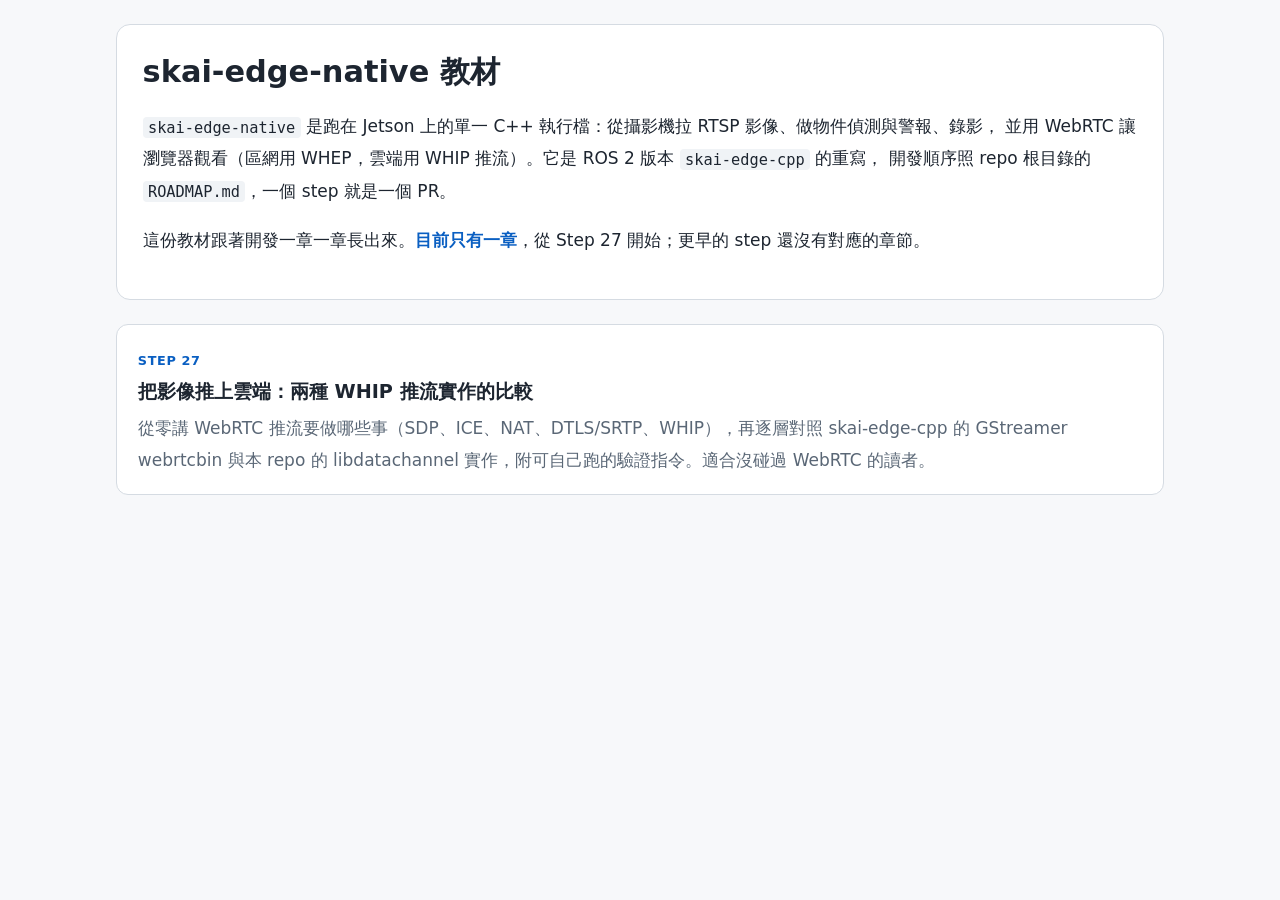
==== docs/index.html @ 3be8917a "Add Step 27 WHIP comparison chapter" ====
<!DOCTYPE html>
<html lang="zh-Hant">
<head>
<meta charset="utf-8">
<meta name="viewport" content="width=device-width, initial-scale=1">
<title>skai-edge-native 教材目錄</title>
<style>
:root {
  color-scheme: dark;
  --bg: #10141a; --bg-panel: #161c24; --fg: #dde5ec; --muted: #93a1af;
  --accent: #58a6ff; --ok: #56d364; --bad: #f47067; --hairline: #2b3540; --code-bg: #171d25;
}
@media (prefers-color-scheme: light) {
  :root:not([data-theme="dark"]) {
    color-scheme: light;
    --bg: #f7f8fa; --bg-panel: #ffffff; --fg: #1d2530; --muted: #5a6776;
    --accent: #0a5fc2; --ok: #1a7f37; --bad: #c62828; --hairline: #d5dbe2; --code-bg: #f0f3f6;
  }
}
:root[data-theme="light"] {
  color-scheme: light;
  --bg: #f7f8fa; --bg-panel: #ffffff; --fg: #1d2530; --muted: #5a6776;
  --accent: #0a5fc2; --ok: #1a7f37; --bad: #c62828; --hairline: #d5dbe2; --code-bg: #f0f3f6;
}
* { box-sizing: border-box; }
body { margin: 0; background: var(--bg); color: var(--fg); line-height: 1.9; font-size: 1.0625rem;
  font-family: system-ui, -apple-system, "Segoe UI", Roboto, "Noto Sans TC", "PingFang TC", "Microsoft JhengHei", sans-serif; }
.wrap { max-width: 1080px; margin: 0 auto; padding: 1.5rem 16px 4rem; }
a { color: var(--accent); }
code { font-family: ui-monospace, Menlo, Consolas, monospace; font-size: .9em; background: var(--code-bg); padding: .1em .35em; border-radius: 4px; }
b.hl-key { color: var(--accent); }
.hero { padding: 1.6rem; background: var(--bg-panel); border: 1px solid var(--hairline); border-radius: 14px; }
.hero h1 { margin: 0 0 .5rem; font-size: 1.9rem; line-height: 1.4; }
.cards { display: grid; gap: 1rem; margin-top: 1.5rem; }
.card { display: block; padding: 1.1rem 1.3rem; background: var(--bg-panel); border: 1px solid var(--hairline); border-radius: 12px;
  text-decoration: none; color: var(--fg); }
.card:hover { border-color: var(--accent); }
.card .no { font-size: .8rem; font-weight: 700; color: var(--accent); letter-spacing: .05em; }
.card h2 { margin: .2rem 0 .3rem; font-size: 1.2rem; line-height: 1.5; }
.card p { margin: 0; color: var(--muted); }
</style>
</head>
<body>
<div class="wrap">
<header class="hero">
  <h1>skai-edge-native 教材</h1>
  <p>
    <code>skai-edge-native</code> 是跑在 Jetson 上的單一 C++ 執行檔：從攝影機拉 RTSP 影像、做物件偵測與警報、錄影，
    並用 WebRTC 讓瀏覽器觀看（區網用 WHEP，雲端用 WHIP 推流）。它是 ROS 2 版本 <code>skai-edge-cpp</code> 的重寫，
    開發順序照 repo 根目錄的 <code>ROADMAP.md</code>，一個 step 就是一個 PR。
  </p>
  <p>
    這份教材跟著開發一章一章長出來。<b class="hl-key">目前只有一章</b>，從 Step 27 開始；更早的 step 還沒有對應的章節。
  </p>
</header>

<div class="cards">
  <a class="card" href="step27-whip-compare.html">
    <span class="no">STEP 27</span>
    <h2>把影像推上雲端：兩種 WHIP 推流實作的比較</h2>
    <p>從零講 WebRTC 推流要做哪些事（SDP、ICE、NAT、DTLS/SRTP、WHIP），再逐層對照 skai-edge-cpp 的 GStreamer webrtcbin 與本 repo 的 libdatachannel 實作，附可自己跑的驗證指令。適合沒碰過 WebRTC 的讀者。</p>
  </a>
</div>
</div>
</body>
</html>
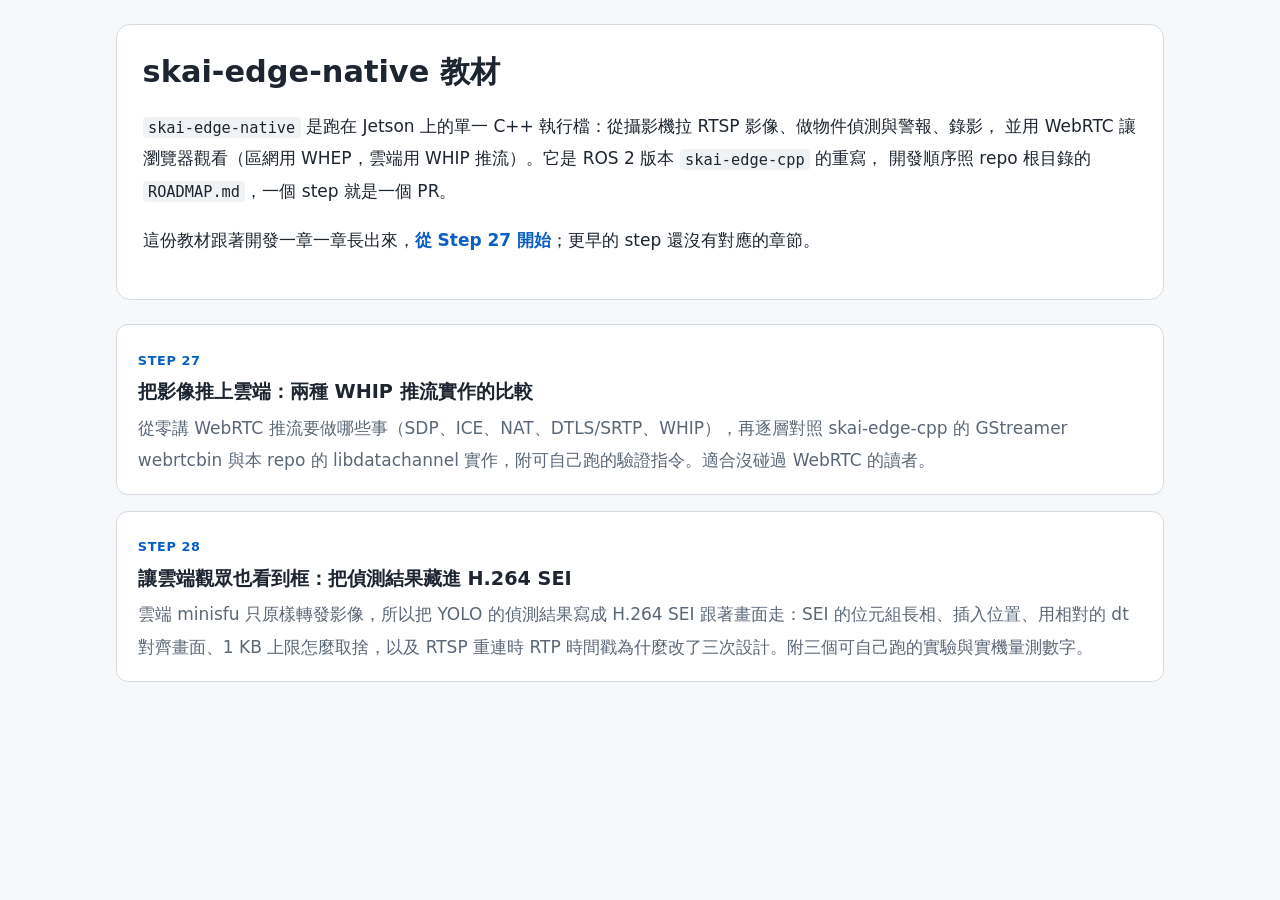
==== commit e15e6b57: "Add Step 28 chapter on the SEI detection uplink docs/step28-sei-overlay.html covers Step 28-a/b/c in" ====
--- a/docs/index.html
+++ b/docs/index.html
@@ -50,7 +50,7 @@
     開發順序照 repo 根目錄的 <code>ROADMAP.md</code>，一個 step 就是一個 PR。
   </p>
   <p>
-    這份教材跟著開發一章一章長出來。<b class="hl-key">目前只有一章</b>，從 Step 27 開始；更早的 step 還沒有對應的章節。
+    這份教材跟著開發一章一章長出來，<b class="hl-key">從 Step 27 開始</b>；更早的 step 還沒有對應的章節。
   </p>
 </header>
 
@@ -60,6 +60,11 @@
     <h2>把影像推上雲端：兩種 WHIP 推流實作的比較</h2>
     <p>從零講 WebRTC 推流要做哪些事（SDP、ICE、NAT、DTLS/SRTP、WHIP），再逐層對照 skai-edge-cpp 的 GStreamer webrtcbin 與本 repo 的 libdatachannel 實作，附可自己跑的驗證指令。適合沒碰過 WebRTC 的讀者。</p>
   </a>
+  <a class="card" href="step28-sei-overlay.html">
+    <span class="no">STEP 28</span>
+    <h2>讓雲端觀眾也看到框：把偵測結果藏進 H.264 SEI</h2>
+    <p>雲端 minisfu 只原樣轉發影像，所以把 YOLO 的偵測結果寫成 H.264 SEI 跟著畫面走：SEI 的位元組長相、插入位置、用相對的 dt 對齊畫面、1 KB 上限怎麼取捨，以及 RTSP 重連時 RTP 時間戳為什麼改了三次設計。附三個可自己跑的實驗與實機量測數字。</p>
+  </a>
 </div>
 </div>
 </body>
